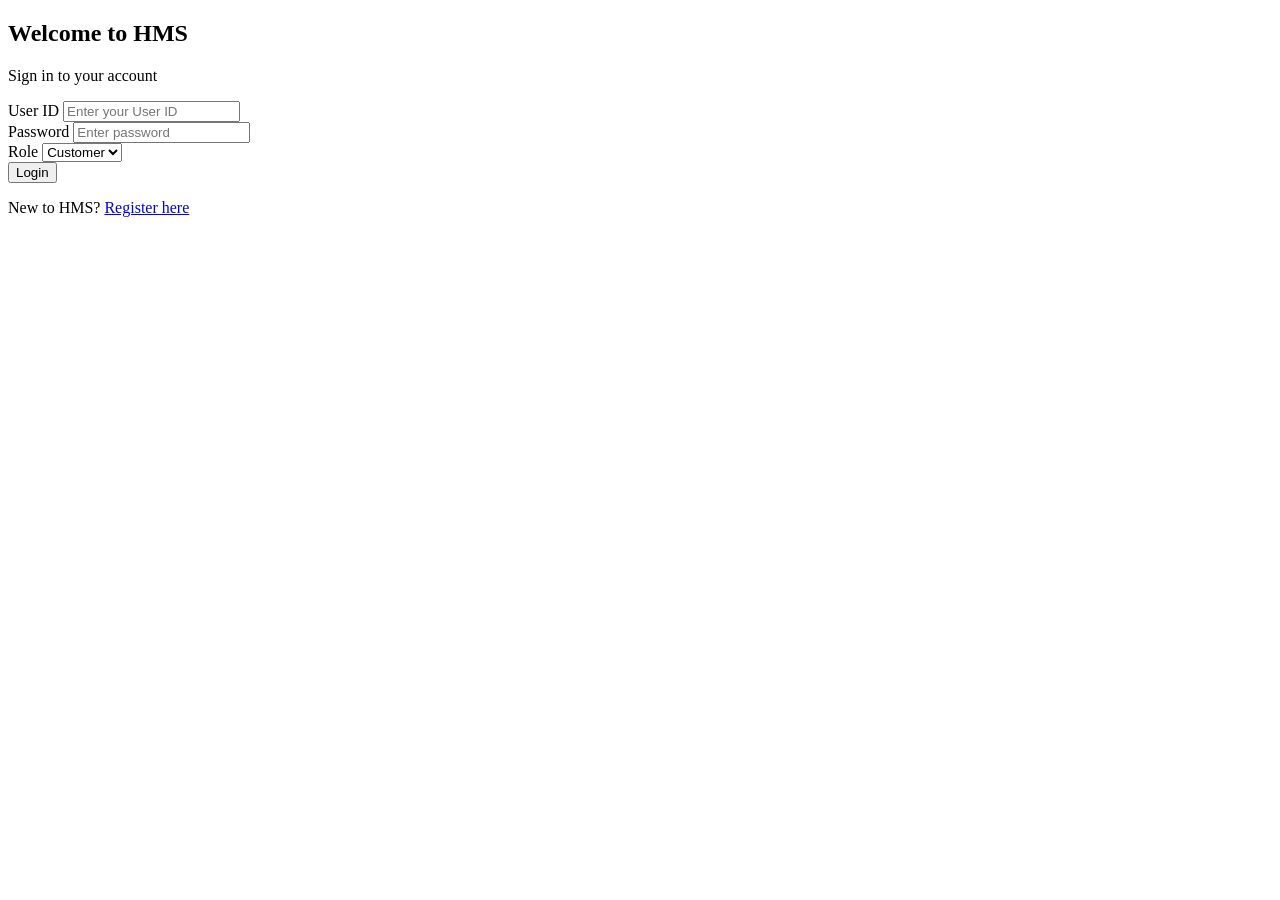
==== index.html @ 8a0f072b "Add files via upload" ====
<!DOCTYPE html>
<html lang="en">
<head>
  <meta charset="UTF-8">
  <title>HMS - Login</title>
  <link rel="stylesheet" href="css/style.css">
</head>
<body class="center-wrapper">

  <div class="card" style="width: 100%; max-width: 400px;">
    <h2 class="text-center mb-2" style="color: var(--primary-color);">Welcome to HMS</h2>
    <p class="text-center mb-3">Sign in to your account</p>
    
    <div id="alertBox" class="alert"></div>

    <form id="loginForm">
      <div class="form-group">
        <label>User ID</label>
        <input type="text" id="userId" class="form-control" required placeholder="Enter your User ID">
      </div>
      <div class="form-group">
        <label>Password</label>
        <input type="password" id="password" class="form-control" required placeholder="Enter password">
      </div>
      <div class="form-group">
        <label>Role</label>
        <select id="role" class="form-control">
          <option value="Customer">Customer</option>
          <option value="Admin">Admin</option>
        </select>
      </div>
      <button type="submit" class="btn btn-primary btn-block mb-2">Login</button>
      <div class="text-center">
        <p>New to HMS? <a href="register.html">Register here</a></p>
      </div>
    </form>
  </div>

  <script src="js/main.js"></script>
  <script src="js/auth.js"></script>
  <script>
    document.addEventListener('DOMContentLoaded', () => {
      // Auto redirect if already logged in
      const user = window.HMS.getCurrentUser();
      if(user) window.location.href = 'dashboard.html';

      document.getElementById('loginForm').addEventListener('submit', (e) => {
        e.preventDefault();
        const userId = document.getElementById('userId').value;
        const pass = document.getElementById('password').value;
        const role = document.getElementById('role').value;
        
        const res = window.HMS_Auth.login(userId, pass, role);
        if(res.success) {
          window.location.href = 'dashboard.html';
        } else {
          window.HMS.showAlert(res.msg, 'error');
        }
      });
    });
  </script>
</body>
</html>
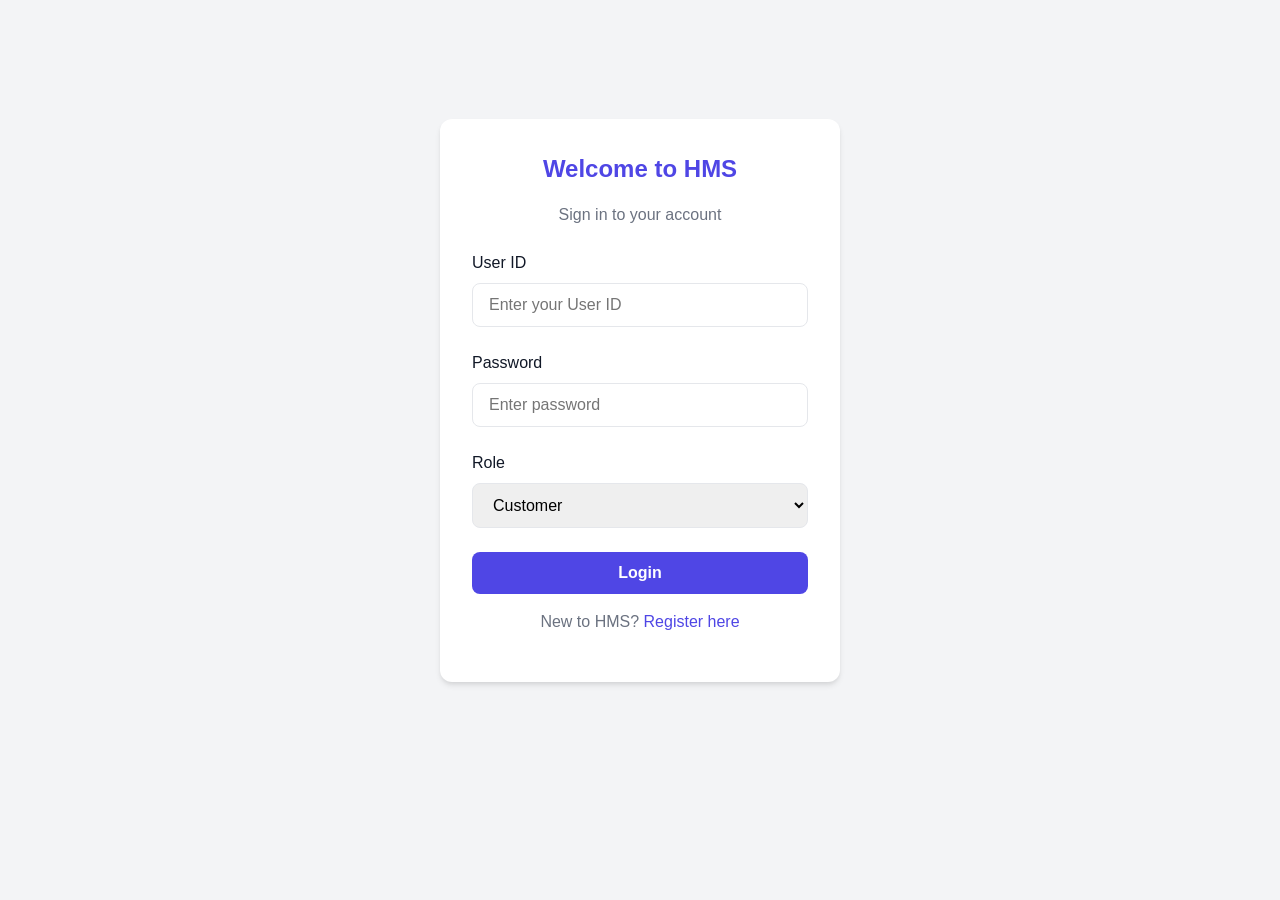
==== commit 33a52943: "project initials done" ====
--- a/index.html
+++ b/index.html
@@ -25,8 +25,8 @@
       <div class="form-group">
         <label>Role</label>
         <select id="role" class="form-control">
-          <option value="Customer">Customer</option>
-          <option value="Admin">Admin</option>
+          <option value="customer">Customer</option>
+          <option value="admin">Admin</option>
         </select>
       </div>
       <button type="submit" class="btn btn-primary btn-block mb-2">Login</button>
--- a/css/style.css
+++ b/css/style.css
@@ -0,0 +1,294 @@
+@import url('https://fonts.googleapis.com/css2?family=Inter:wght@300;400;500;600;700&display=swap');
+
+:root {
+  --primary-color: #4F46E5;
+  --primary-hover: #4338CA;
+  --secondary-color: #10B981;
+  --danger-color: #EF4444;
+  --danger-hover: #DC2626;
+  --bg-color: #F3F4F6;
+  --surface-color: #FFFFFF;
+  --text-primary: #111827;
+  --text-secondary: #6B7280;
+  --border-color: #E5E7EB;
+  
+  --shadow-sm: 0 1px 2px 0 rgba(0, 0, 0, 0.05);
+  --shadow-md: 0 4px 6px -1px rgba(0, 0, 0, 0.1), 0 2px 4px -1px rgba(0, 0, 0, 0.06);
+  --shadow-lg: 0 10px 15px -3px rgba(0, 0, 0, 0.1), 0 4px 6px -2px rgba(0, 0, 0, 0.05);
+  
+  --radius-sm: 4px;
+  --radius-md: 8px;
+  --radius-lg: 12px;
+  
+  --transition: all 0.2s ease-in-out;
+}
+
+* {
+  margin: 0;
+  padding: 0;
+  box-sizing: border-box;
+}
+
+body {
+  font-family: 'Inter', sans-serif;
+  background-color: var(--bg-color);
+  color: var(--text-primary);
+  line-height: 1.5;
+  min-height: 100vh;
+  display: flex;
+  flex-direction: column;
+}
+
+/* Typography */
+h1, h2, h3, h4 { margin-bottom: 0.5rem; color: var(--text-primary); }
+p { color: var(--text-secondary); margin-bottom: 1rem; }
+a { color: var(--primary-color); text-decoration: none; transition: var(--transition); }
+a:hover { color: var(--primary-hover); }
+
+/* Navbar */
+.navbar {
+  background-color: var(--surface-color);
+  box-shadow: var(--shadow-sm);
+  padding: 1rem 2rem;
+  display: flex;
+  justify-content: space-between;
+  align-items: center;
+  position: sticky;
+  top: 0;
+  z-index: 100;
+}
+
+.nav-brand {
+  font-size: 1.25rem;
+  font-weight: 700;
+  color: var(--primary-color);
+}
+
+.nav-links {
+  display: flex;
+  gap: 1.5rem;
+  align-items: center;
+}
+
+.nav-links a {
+  font-weight: 500;
+  color: var(--text-secondary);
+}
+
+.nav-links a:hover, .nav-links a.active {
+  color: var(--primary-color);
+}
+
+/* Main Layout Setup */
+.container {
+  width: 100%;
+  max-width: 1200px;
+  margin: 2rem auto;
+  padding: 0 1rem;
+  flex: 1;
+}
+
+.center-wrapper {
+  display: flex;
+  align-items: center;
+  justify-content: center;
+  min-height: calc(100vh - 100px);
+}
+
+/* Cards */
+.card {
+  background: var(--surface-color);
+  border-radius: var(--radius-lg);
+  box-shadow: var(--shadow-md);
+  padding: 2rem;
+  transition: var(--transition);
+}
+
+.card:hover {
+  box-shadow: var(--shadow-lg);
+}
+
+/* Forms */
+.form-group {
+  margin-bottom: 1.5rem;
+}
+
+.form-group label {
+  display: block;
+  font-weight: 500;
+  margin-bottom: 0.5rem;
+  color: var(--text-primary);
+}
+
+.form-control {
+  width: 100%;
+  padding: 0.75rem 1rem;
+  border: 1px solid var(--border-color);
+  border-radius: var(--radius-md);
+  font-family: inherit;
+  font-size: 1rem;
+  transition: var(--transition);
+}
+
+.form-control:focus {
+  outline: none;
+  border-color: var(--primary-color);
+  box-shadow: 0 0 0 3px rgba(79, 70, 229, 0.1);
+}
+
+/* Buttons */
+.btn {
+  display: inline-block;
+  padding: 0.75rem 1.5rem;
+  border-radius: var(--radius-md);
+  font-weight: 600;
+  text-align: center;
+  cursor: pointer;
+  border: none;
+  transition: var(--transition);
+  font-size: 1rem;
+}
+
+.btn-primary {
+  background-color: var(--primary-color);
+  color: white;
+}
+
+.btn-primary:hover {
+  background-color: var(--primary-hover);
+  transform: translateY(-1px);
+}
+
+.btn-secondary {
+  background-color: var(--surface-color);
+  color: var(--text-primary);
+  border: 1px solid var(--border-color);
+}
+
+.btn-secondary:hover {
+  background-color: var(--bg-color);
+}
+
+.btn-danger {
+  background-color: var(--danger-color);
+  color: white;
+}
+
+.btn-danger:hover {
+  background-color: var(--danger-hover);
+}
+
+.btn-block {
+  width: 100%;
+}
+
+/* Alerts / Badges */
+.alert {
+  padding: 1rem;
+  border-radius: var(--radius-md);
+  margin-bottom: 1rem;
+  font-weight: 500;
+  display: none; /* hidden by default */
+}
+.alert.success { background-color: #D1FAE5; color: #065F46; border: 1px solid #10B981; }
+.alert.error { background-color: #FEE2E2; color: #991B1B; border: 1px solid #EF4444; }
+
+.badge {
+  padding: 0.25rem 0.75rem;
+  border-radius: 999px;
+  font-size: 0.875rem;
+  font-weight: 600;
+}
+.badge-success { background-color: #D1FAE5; color: #065F46; }
+.badge-danger { background-color: #FEE2E2; color: #991B1B; }
+.badge-warning { background-color: #FEF3C7; color: #92400E; }
+
+/* Tables */
+.table-responsive {
+  overflow-x: auto;
+  border-radius: var(--radius-md);
+  box-shadow: var(--shadow-sm);
+}
+
+.table {
+  width: 100%;
+  border-collapse: collapse;
+  background-color: var(--surface-color);
+}
+
+.table th, .table td {
+  padding: 1rem;
+  text-align: left;
+  border-bottom: 1px solid var(--border-color);
+}
+
+.table th {
+  background-color: var(--bg-color);
+  font-weight: 600;
+  color: var(--text-secondary);
+}
+
+.table tr:hover {
+  background-color: #F9FAFB;
+}
+
+/* Dashboard summary layout */
+.dashboard-grid {
+  display: grid;
+  grid-template-columns: repeat(auto-fit, minmax(250px, 1fr));
+  gap: 1.5rem;
+  margin-bottom: 2rem;
+}
+
+.stat-card {
+  padding: 1.5rem;
+  border-radius: var(--radius-lg);
+  background-color: var(--surface-color);
+  box-shadow: var(--shadow-md);
+  text-align: center;
+}
+.stat-card h3 { font-size: 2rem; color: var(--primary-color); margin-bottom: 0.5rem; }
+
+/* Utilities */
+.text-center { text-align: center; }
+.mb-1 { margin-bottom: 0.5rem; }
+.mb-2 { margin-bottom: 1rem; }
+.mb-3 { margin-bottom: 1.5rem; }
+.mt-2 { margin-top: 1rem; }
+.mt-4 { margin-top: 2rem; }
+.d-flex { display: flex; }
+.space-between { justify-content: space-between; }
+.align-center { align-items: center; }
+.gap-2 { gap: 1rem; }
+.gap-3 { gap: 1.5rem; }
+.hidden { display: none !important; }
+
+/* Modal */
+.modal-overlay {
+  position: fixed;
+  top: 0; left: 0; right: 0; bottom: 0;
+  background: rgba(0,0,0,0.5);
+  display: flex;
+  align-items: center;
+  justify-content: center;
+  z-index: 1000;
+  opacity: 0;
+  visibility: hidden;
+  transition: var(--transition);
+}
+.modal-overlay.active {
+  opacity: 1;
+  visibility: visible;
+}
+.modal-content {
+  background: var(--surface-color);
+  padding: 2rem;
+  border-radius: var(--radius-lg);
+  max-width: 500px;
+  width: 90%;
+  transform: translateY(-20px);
+  transition: var(--transition);
+}
+.modal-overlay.active .modal-content {
+  transform: translateY(0);
+}
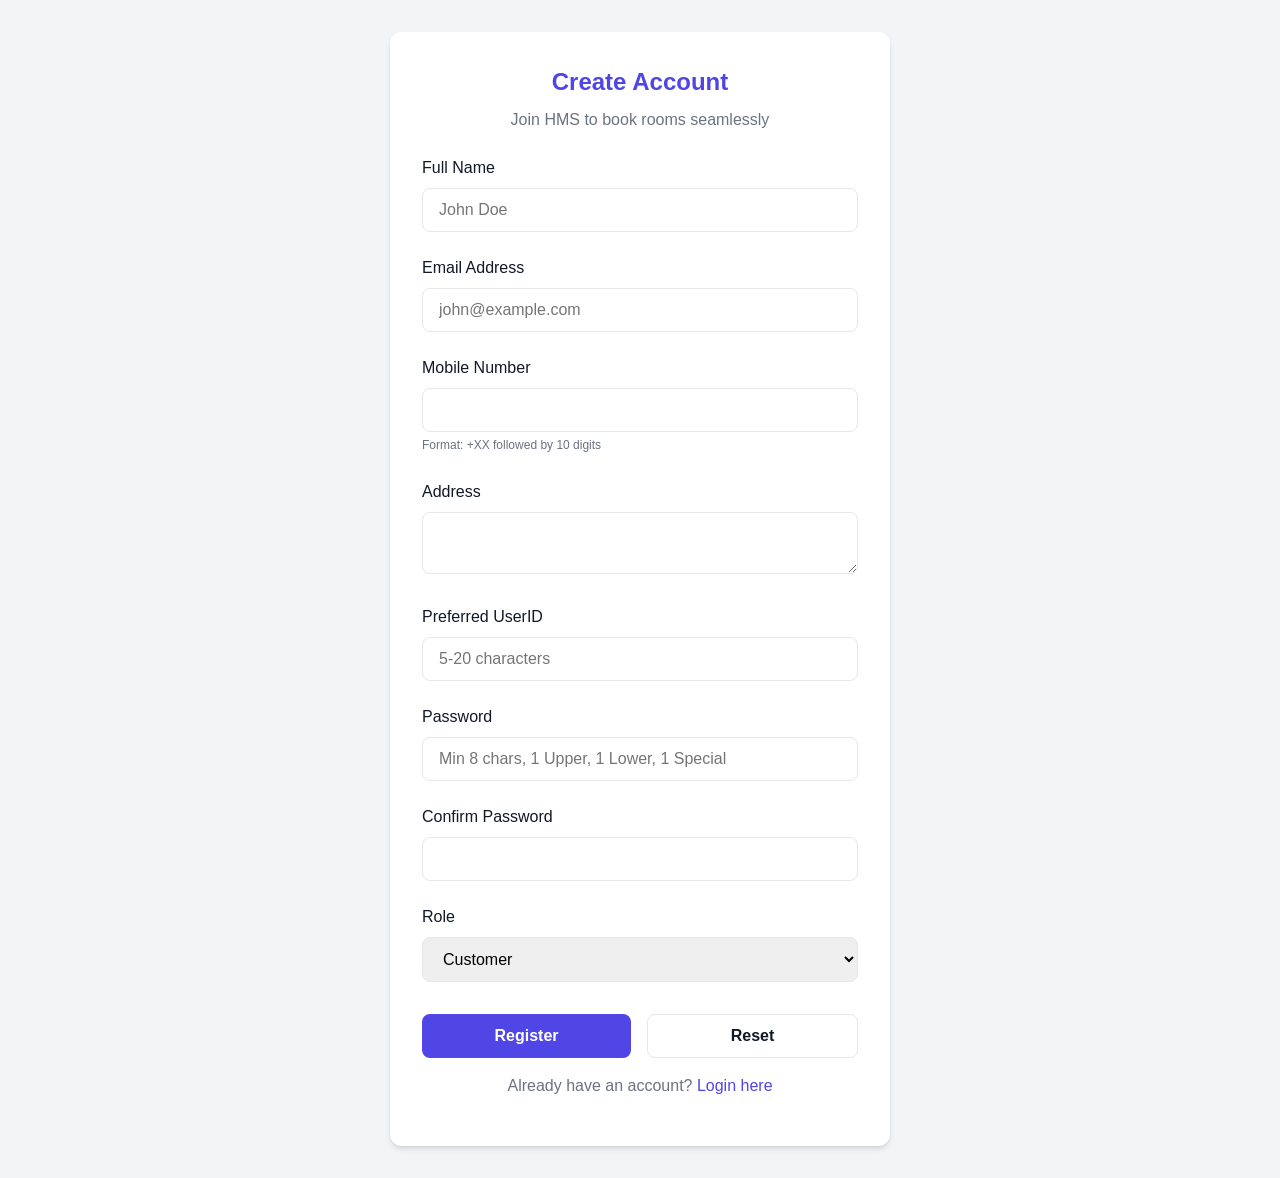
==== commit 760227e3: "Change login form to registration form" ====
--- a/index.html
+++ b/index.html
@@ -1,26 +1,52 @@
 <!DOCTYPE html>
 <html lang="en">
+
 <head>
   <meta charset="UTF-8">
-  <title>HMS - Login</title>
+  <title>HMS - Register</title>
   <link rel="stylesheet" href="css/style.css">
 </head>
-<body class="center-wrapper">
 
-  <div class="card" style="width: 100%; max-width: 400px;">
-    <h2 class="text-center mb-2" style="color: var(--primary-color);">Welcome to HMS</h2>
-    <p class="text-center mb-3">Sign in to your account</p>
-    
+<body class="center-wrapper" style="padding: 2rem 0;">
+
+  <div class="card" style="width: 100%; max-width: 500px;">
+    <h2 class="text-center mb-1" style="color: var(--primary-color);">Create Account</h2>
+    <p class="text-center mb-3">Join HMS to book rooms seamlessly</p>
+
     <div id="alertBox" class="alert"></div>
 
-    <form id="loginForm">
+    <form id="registerForm">
       <div class="form-group">
-        <label>User ID</label>
-        <input type="text" id="userId" class="form-control" required placeholder="Enter your User ID">
+        <label>Full Name</label>
+        <input type="text" id="name" class="form-control" maxlength="50" required placeholder="John Doe">
+      </div>
+      <div class="form-group">
+        <label>Email Address</label>
+        <input type="email" id="email" class="form-control" required placeholder="john@example.com" pattern="^[^\s@]+@[^\s@]+\.[^\s@]+$" title="Please provide a valid email address with a domain (e.g., user@domain.com)">
+      </div>
+      <div class="form-group">
+        <label>Mobile Number</label>
+        <input type="text" id="mobile" class="form-control" pattern="^\+[1-9]{1,3}\d{10}$" required
+          title="Country code + 10 digits (e.g. +12345678900)">
+        <small style="color: var(--text-secondary); font-size: 12px;">Format: +XX followed by 10 digits</small>
+      </div>
+      <div class="form-group">
+        <label>Address</label>
+        <textarea id="address" class="form-control" rows="2" required></textarea>
+      </div>
+      <div class="form-group">
+        <label>Preferred UserID</label>
+        <input type="text" id="userId" class="form-control" minlength="5" maxlength="20" required
+          placeholder="5-20 characters">
       </div>
       <div class="form-group">
         <label>Password</label>
-        <input type="password" id="password" class="form-control" required placeholder="Enter password">
+        <input type="password" id="password" class="form-control" required
+          placeholder="Min 8 chars, 1 Upper, 1 Lower, 1 Special">
+      </div>
+      <div class="form-group">
+        <label>Confirm Password</label>
+        <input type="password" id="confirmPassword" class="form-control" required>
       </div>
       <div class="form-group">
         <label>Role</label>
@@ -29,9 +55,14 @@
           <option value="admin">Admin</option>
         </select>
       </div>
-      <button type="submit" class="btn btn-primary btn-block mb-2">Login</button>
+
+      <div class="d-flex gap-2 mb-2 mt-4">
+        <button type="submit" class="btn btn-primary" style="flex:1;">Register</button>
+        <button type="reset" class="btn btn-secondary" style="flex:1;">Reset</button>
+      </div>
+
       <div class="text-center">
-        <p>New to HMS? <a href="register.html">Register here</a></p>
+        <p>Already have an account? <a href="index.html">Login here</a></p>
       </div>
     </form>
   </div>
@@ -39,25 +70,46 @@
   <script src="js/main.js"></script>
   <script src="js/auth.js"></script>
   <script>
-    document.addEventListener('DOMContentLoaded', () => {
-      // Auto redirect if already logged in
-      const user = window.HMS.getCurrentUser();
-      if(user) window.location.href = 'dashboard.html';
+    const passwordInput = document.getElementById('password');
+    const confirmPasswordInput = document.getElementById('confirmPassword');
 
-      document.getElementById('loginForm').addEventListener('submit', (e) => {
-        e.preventDefault();
-        const userId = document.getElementById('userId').value;
-        const pass = document.getElementById('password').value;
-        const role = document.getElementById('role').value;
-        
-        const res = window.HMS_Auth.login(userId, pass, role);
-        if(res.success) {
-          window.location.href = 'dashboard.html';
-        } else {
-          window.HMS.showAlert(res.msg, 'error');
-        }
-      });
+    function checkPasswordsMatch() {
+      if (confirmPasswordInput.value === '') return;
+      if (passwordInput.value !== confirmPasswordInput.value) {
+        confirmPasswordInput.setCustomValidity('Passwords do not match.');
+      } else {
+        confirmPasswordInput.setCustomValidity('');
+      }
+    }
+
+    passwordInput.addEventListener('input', checkPasswordsMatch);
+    confirmPasswordInput.addEventListener('input', checkPasswordsMatch);
+
+    document.getElementById('registerForm').addEventListener('submit', (e) => {
+      e.preventDefault();
+      const data = {
+        name: document.getElementById('name').value,
+        email: document.getElementById('email').value,
+        mobile: document.getElementById('mobile').value,
+        address: document.getElementById('address').value,
+        userId: document.getElementById('userId').value,
+        password: document.getElementById('password').value,
+        confirmPassword: document.getElementById('confirmPassword').value,
+        role: document.getElementById('role').value
+      };
+
+      const res = window.HMS_Auth.register(data);
+      if (res.success) {
+        window.HMS.showAlert(res.msg, 'success');
+        document.getElementById('registerForm').reset();
+        setTimeout(() => {
+          window.location.href = 'index.html';
+        }, 2000);
+      } else {
+        window.HMS.showAlert(res.msg, 'error');
+      }
     });
   </script>
 </body>
+
 </html>
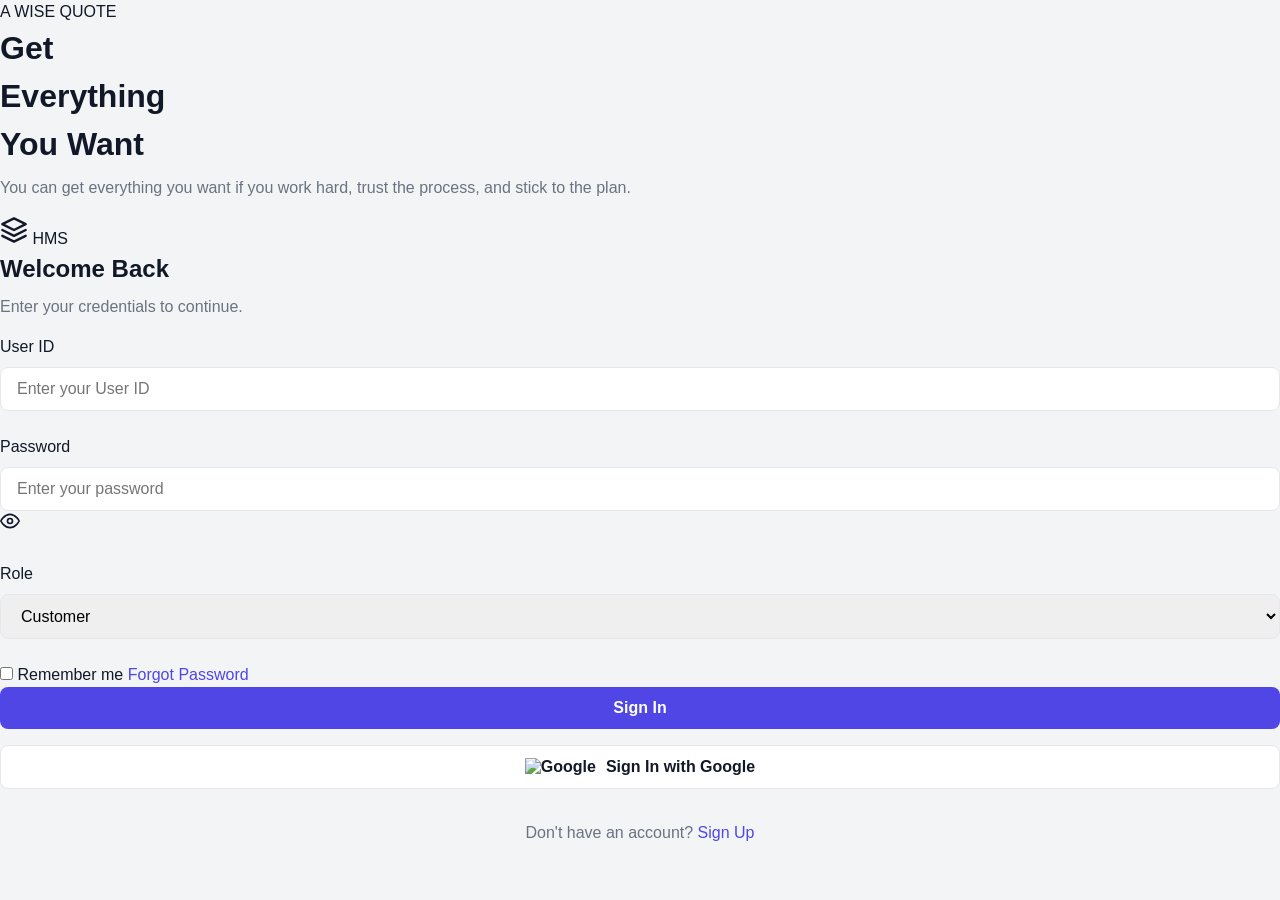
==== commit 8f9977ea: "Change registration page to login page" ====
--- a/index.html
+++ b/index.html
@@ -3,111 +3,106 @@
 
 <head>
   <meta charset="UTF-8">
-  <title>HMS - Register</title>
+  <meta name="viewport" content="width=device-width, initial-scale=1.0">
+  <title>HMS - Login</title>
   <link rel="stylesheet" href="css/style.css">
 </head>
 
-<body class="center-wrapper" style="padding: 2rem 0;">
+<body>
 
-  <div class="card" style="width: 100%; max-width: 500px;">
-    <h2 class="text-center mb-1" style="color: var(--primary-color);">Create Account</h2>
-    <p class="text-center mb-3">Join HMS to book rooms seamlessly</p>
-
-    <div id="alertBox" class="alert"></div>
-
-    <form id="registerForm">
-      <div class="form-group">
-        <label>Full Name</label>
-        <input type="text" id="name" class="form-control" maxlength="50" required placeholder="John Doe">
-      </div>
-      <div class="form-group">
-        <label>Email Address</label>
-        <input type="email" id="email" class="form-control" required placeholder="john@example.com" pattern="^[^\s@]+@[^\s@]+\.[^\s@]+$" title="Please provide a valid email address with a domain (e.g., user@domain.com)">
-      </div>
-      <div class="form-group">
-        <label>Mobile Number</label>
-        <input type="text" id="mobile" class="form-control" pattern="^\+[1-9]{1,3}\d{10}$" required
-          title="Country code + 10 digits (e.g. +12345678900)">
-        <small style="color: var(--text-secondary); font-size: 12px;">Format: +XX followed by 10 digits</small>
-      </div>
-      <div class="form-group">
-        <label>Address</label>
-        <textarea id="address" class="form-control" rows="2" required></textarea>
-      </div>
-      <div class="form-group">
-        <label>Preferred UserID</label>
-        <input type="text" id="userId" class="form-control" minlength="5" maxlength="20" required
-          placeholder="5-20 characters">
-      </div>
-      <div class="form-group">
-        <label>Password</label>
-        <input type="password" id="password" class="form-control" required
-          placeholder="Min 8 chars, 1 Upper, 1 Lower, 1 Special">
-      </div>
-      <div class="form-group">
-        <label>Confirm Password</label>
-        <input type="password" id="confirmPassword" class="form-control" required>
-      </div>
-      <div class="form-group">
-        <label>Role</label>
-        <select id="role" class="form-control">
-          <option value="customer">Customer</option>
-          <option value="admin">Admin</option>
-        </select>
+  <div class="login-page-wrapper">
+    <div class="split-container">
+      
+      <div class="split-left">
+        <div class="left-top-text">A WISE QUOTE <span class="line"></span></div>
+        <div class="left-bottom-text">
+          <h1>Get<br>Everything<br>You Want</h1>
+          <p>You can get everything you want if you work hard, trust the process, and stick to the plan.</p>
+        </div>
       </div>
 
-      <div class="d-flex gap-2 mb-2 mt-4">
-        <button type="submit" class="btn btn-primary" style="flex:1;">Register</button>
-        <button type="reset" class="btn btn-secondary" style="flex:1;">Reset</button>
+      <div class="split-right">
+        <div class="brand-logo">
+          <svg width="28" height="28" viewBox="0 0 24 24" fill="none" stroke="currentColor" stroke-width="2" stroke-linecap="round" stroke-linejoin="round"><path d="M12 2L2 7l10 5 10-5-10-5zM2 17l10 5 10-5M2 12l10 5 10-5"/></svg>
+          HMS
+        </div>
+
+        <div class="login-header">
+          <h2>Welcome Back</h2>
+          <p>Enter your credentials to continue.</p>
+        </div>
+
+        <div id="alertBox" class="alert"></div>
+
+        <form id="loginForm" class="login-form">
+          <div class="form-group">
+            <label>User ID</label>
+            <input type="text" id="userId" class="form-control" required placeholder="Enter your User ID">
+          </div>
+
+          <div class="form-group">
+            <label>Password</label>
+            <div class="password-wrapper">
+              <input type="password" id="password" class="form-control" required placeholder="Enter your password">
+              <span class="eye-icon">
+                <svg width="20" height="20" viewBox="0 0 24 24" fill="none" stroke="currentColor" stroke-width="2" stroke-linecap="round" stroke-linejoin="round"><path d="M1 12s4-8 11-8 11 8 11 8-4 8-11 8-11-8-11-8z"></path><circle cx="12" cy="12" r="3"></circle></svg>
+              </span>
+            </div>
+          </div>
+
+          <div class="form-group">
+            <label>Role</label>
+            <select id="role" class="form-control select-icon">
+              <option value="customer">Customer</option>
+              <option value="admin">Admin</option>
+            </select>
+          </div>
+
+          <div class="form-actions-row">
+            <label class="remember-me">
+              <input type="checkbox"> Remember me
+            </label>
+            <a href="#" class="forgot-link">Forgot Password</a>
+          </div>
+
+          <button type="submit" class="btn btn-primary btn-block btn-dark-override">Sign In</button>
+          
+          <button type="button" class="btn btn-secondary btn-block mt-2" style="display: flex; align-items: center; justify-content: center; gap: 10px;">
+            <img src="https://img.icons8.com/color/20/000000/google-logo.png" alt="Google"> Sign In with Google
+          </button>
+          
+          <div class="text-center register-link mt-4">
+            <p>Don't have an account? <a href="register.html">Sign Up</a></p>
+          </div>
+        </form>
       </div>
 
-      <div class="text-center">
-        <p>Already have an account? <a href="index.html">Login here</a></p>
-      </div>
-    </form>
+    </div>
   </div>
 
   <script src="js/main.js"></script>
   <script src="js/auth.js"></script>
   <script>
-    const passwordInput = document.getElementById('password');
-    const confirmPasswordInput = document.getElementById('confirmPassword');
+    document.addEventListener('DOMContentLoaded', () => {
+      // Auto redirect if already logged in
+      const user = window.HMS ? window.HMS.getCurrentUser() : null;
+      if (user) window.location.href = 'dashboard.html';
 
-    function checkPasswordsMatch() {
-      if (confirmPasswordInput.value === '') return;
-      if (passwordInput.value !== confirmPasswordInput.value) {
-        confirmPasswordInput.setCustomValidity('Passwords do not match.');
-      } else {
-        confirmPasswordInput.setCustomValidity('');
-      }
-    }
+      document.getElementById('loginForm').addEventListener('submit', (e) => {
+        e.preventDefault();
+        const userId = document.getElementById('userId').value;
+        const pass = document.getElementById('password').value;
+        const role = document.getElementById('role').value;
 
-    passwordInput.addEventListener('input', checkPasswordsMatch);
-    confirmPasswordInput.addEventListener('input', checkPasswordsMatch);
-
-    document.getElementById('registerForm').addEventListener('submit', (e) => {
-      e.preventDefault();
-      const data = {
-        name: document.getElementById('name').value,
-        email: document.getElementById('email').value,
-        mobile: document.getElementById('mobile').value,
-        address: document.getElementById('address').value,
-        userId: document.getElementById('userId').value,
-        password: document.getElementById('password').value,
-        confirmPassword: document.getElementById('confirmPassword').value,
-        role: document.getElementById('role').value
-      };
-
-      const res = window.HMS_Auth.register(data);
-      if (res.success) {
-        window.HMS.showAlert(res.msg, 'success');
-        document.getElementById('registerForm').reset();
-        setTimeout(() => {
-          window.location.href = 'index.html';
-        }, 2000);
-      } else {
-        window.HMS.showAlert(res.msg, 'error');
-      }
+        if(window.HMS_Auth) {
+          const res = window.HMS_Auth.login(userId, pass, role);
+          if (res.success) {
+            window.location.href = 'dashboard.html';
+          } else {
+            window.HMS.showAlert(res.msg, 'error');
+          }
+        }
+      });
     });
   </script>
 </body>
